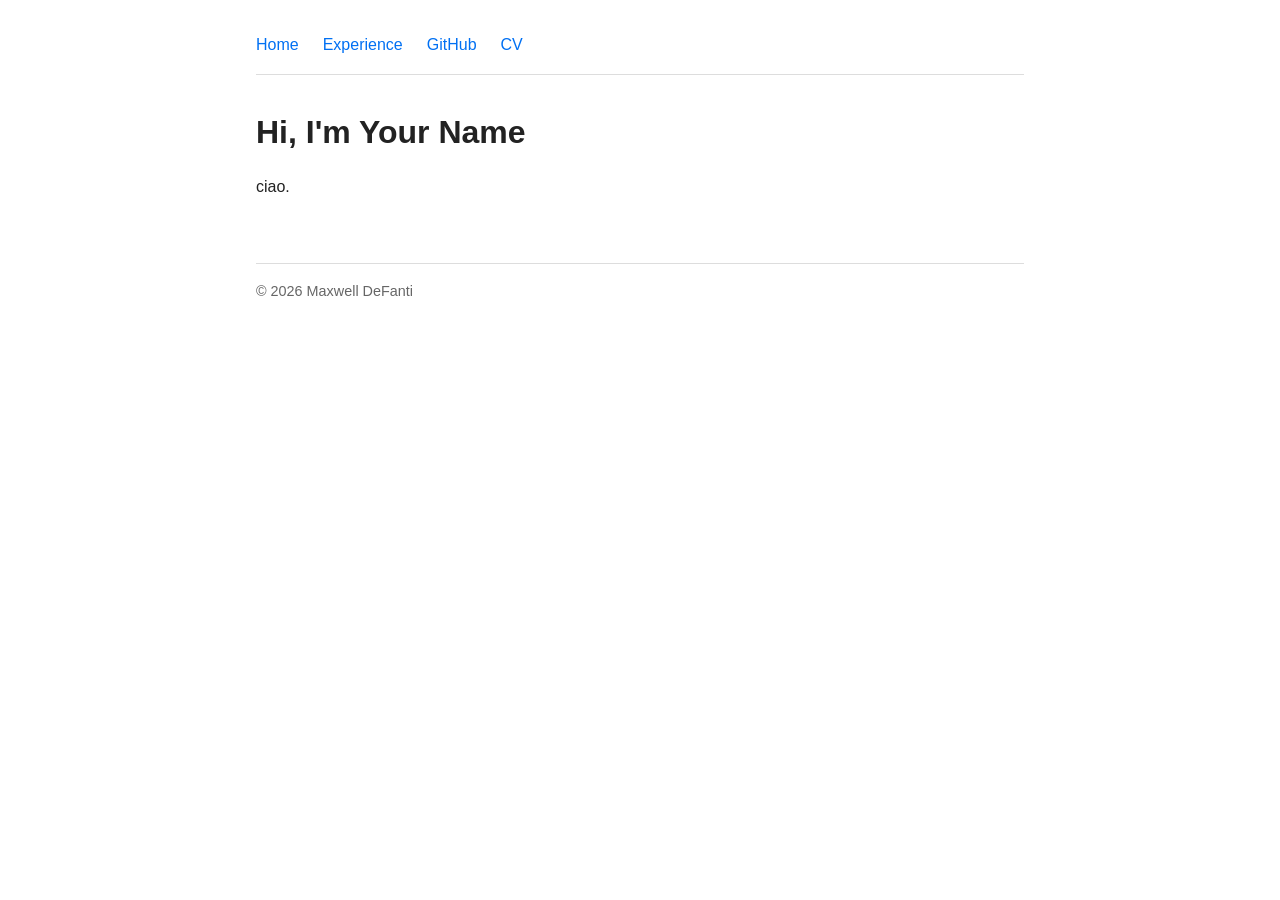
==== index.html @ c9a68103 "added pages" ====
<!DOCTYPE html>
<html lang="en">
<head>
  <meta charset="UTF-8" />
  <meta name="viewport" content="width=device-width, initial-scale=1.0" />
  <title>Your Name</title>
  <link rel="stylesheet" href="style.css" />
</head>
<body>
  <nav>
    <a href="index.html">Home</a>
    <a href="experience.html">Experience</a>
    <a href="https://github.com/maxdefanti" target="_blank">GitHub</a>
    <a href="cv.pdf" target="_blank">CV</a>
  </nav>

  <main>
    <h1>Hi, I'm Your Name</h1>
    <p>ciao.</p>
  </main>

  <footer>
    <p>&copy; 2026 Maxwell DeFanti</p>
  </footer>
</body>
</html>
---- style.css ----
* {
  box-sizing: border-box;
  margin: 0;
  padding: 0;
}

body {
  font-family: sans-serif;
  color: #222;
  max-width: 800px;
  margin: 0 auto;
  padding: 2rem 1rem;
  line-height: 1.6;
}

nav {
  display: flex;
  gap: 1.5rem;
  margin-bottom: 2rem;
  border-bottom: 1px solid #ddd;
  padding-bottom: 1rem;
}

nav a {
  text-decoration: none;
  color: #0070f3;
}

nav a:hover {
  text-decoration: underline;
}

main {
  margin-bottom: 4rem;
}

h1 {
  margin-bottom: 1rem;
}

section {
  margin-bottom: 2rem;
}

section h2 {
  margin-bottom: 0.25rem;
}

.date {
  color: #666;
  font-size: 0.9rem;
  margin-bottom: 0.5rem;
}

footer {
  border-top: 1px solid #ddd;
  padding-top: 1rem;
  color: #666;
  font-size: 0.9rem;
}
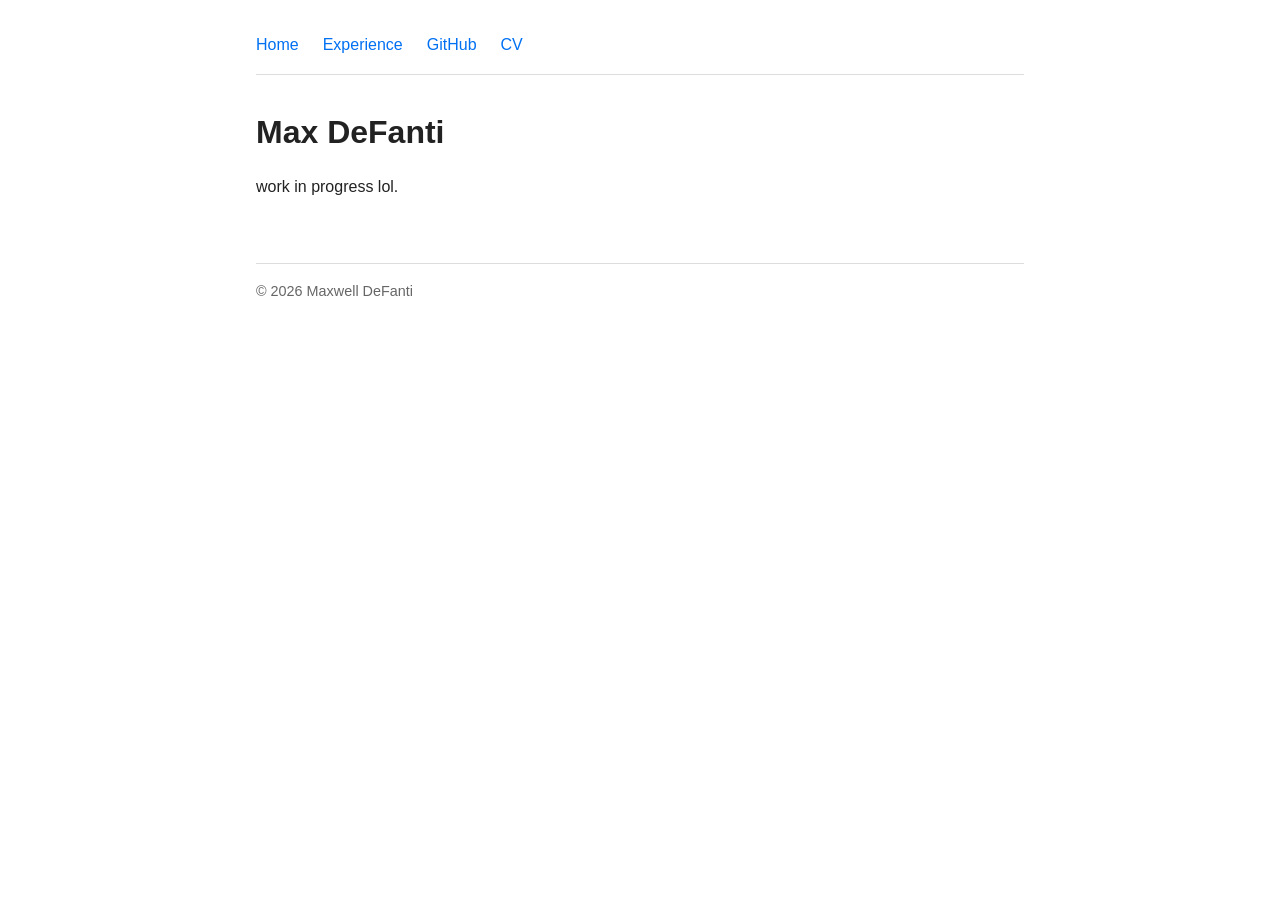
==== commit 52e78624: "updated experience and index" ====
--- a/index.html
+++ b/index.html
@@ -15,8 +15,8 @@
   </nav>
 
   <main>
-    <h1>Hi, I'm Your Name</h1>
-    <p>ciao.</p>
+    <h1>Max DeFanti</h1>
+    <p>work in progress lol.</p>
   </main>
 
   <footer>
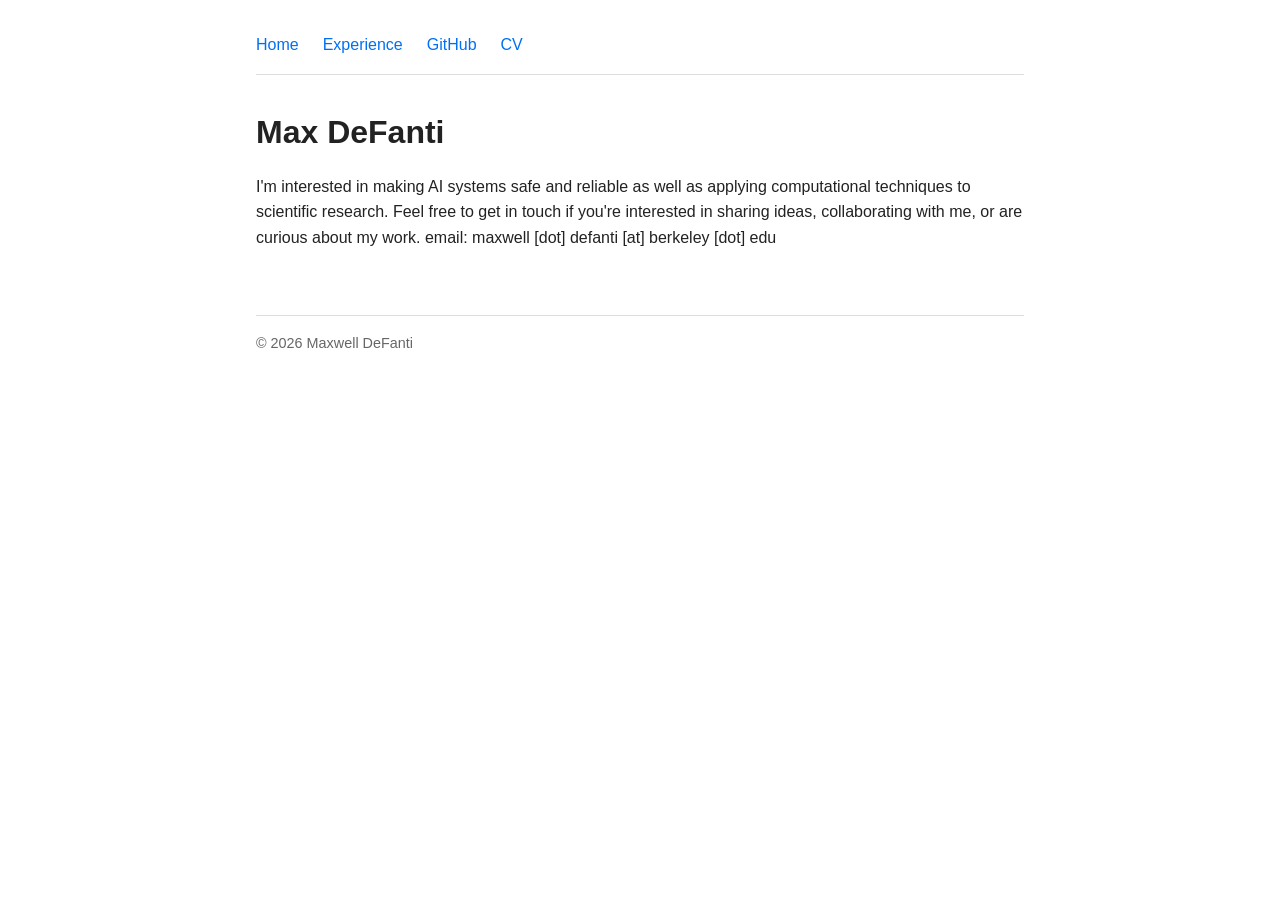
==== commit b3bf46c5: "added bio:" ====
--- a/index.html
+++ b/index.html
@@ -16,7 +16,10 @@
 
   <main>
     <h1>Max DeFanti</h1>
-    <p>work in progress lol.</p>
+    <p> I'm interested in making AI systems safe and reliable as well as applying computational techniques to scientific research. Feel free to get in touch if you're interested in sharing ideas, collaborating with me, or are curious about my work.
+        
+        email: maxwell [dot] defanti [at] berkeley [dot] edu
+    </p>
   </main>
 
   <footer>
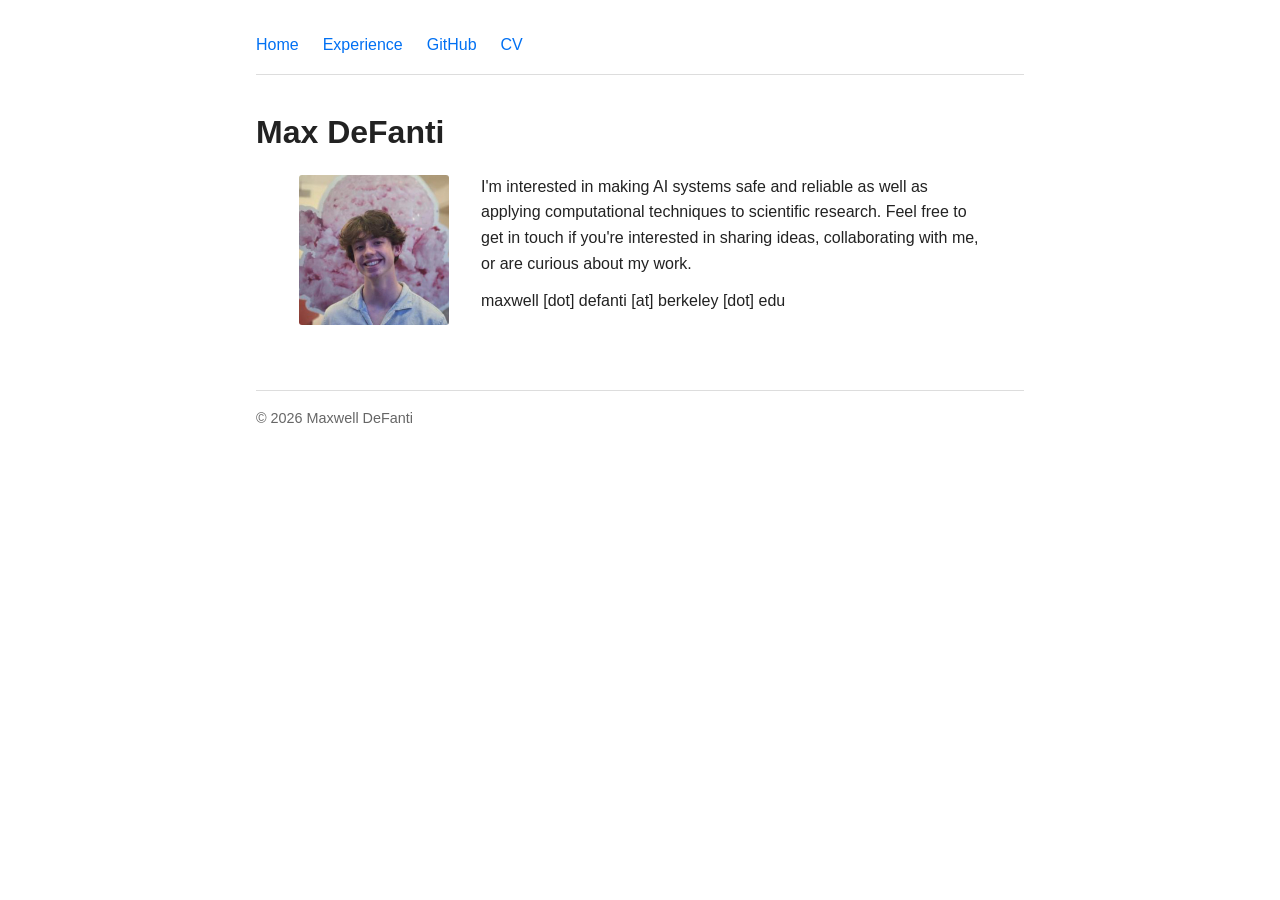
==== commit cc6b446a: "added pfp" ====
--- a/index.html
+++ b/index.html
@@ -3,7 +3,7 @@
 <head>
   <meta charset="UTF-8" />
   <meta name="viewport" content="width=device-width, initial-scale=1.0" />
-  <title>Your Name</title>
+  <title>Max DeFanti</title>
   <link rel="stylesheet" href="style.css" />
 </head>
 <body>
@@ -16,10 +16,13 @@
 
   <main>
     <h1>Max DeFanti</h1>
-    <p> I'm interested in making AI systems safe and reliable as well as applying computational techniques to scientific research. Feel free to get in touch if you're interested in sharing ideas, collaborating with me, or are curious about my work.
-        
-        email: maxwell [dot] defanti [at] berkeley [dot] edu
-    </p>
+    <div class="intro">
+      <img src="image.png" alt="Max DeFanti" />
+      <div class="intro-text">
+        <p>I'm interested in making AI systems safe and reliable as well as applying computational techniques to scientific research. Feel free to get in touch if you're interested in sharing ideas, collaborating with me, or are curious about my work.</p>
+        maxwell [dot] defanti [at] berkeley [dot] edu </p>
+      </div>
+    </div>
   </main>
 
   <footer>
--- a/style.css
+++ b/style.css
@@ -57,4 +57,28 @@
   padding-top: 1rem;
   color: #666;
   font-size: 0.9rem;
-}+}
+
+/* Home page intro */
+.intro {
+  display: flex;
+  align-items: center;
+  justify-content: center;
+  gap: 2rem;
+}
+
+.intro img {
+  width: 150px;
+  height: 150px;
+  object-fit: cover;
+  border-radius: 2%;
+  flex-shrink: 0;
+}
+
+.intro-text {
+  max-width: 500px;
+}
+
+.intro-text p {
+  margin-bottom: 0.75rem;
+}
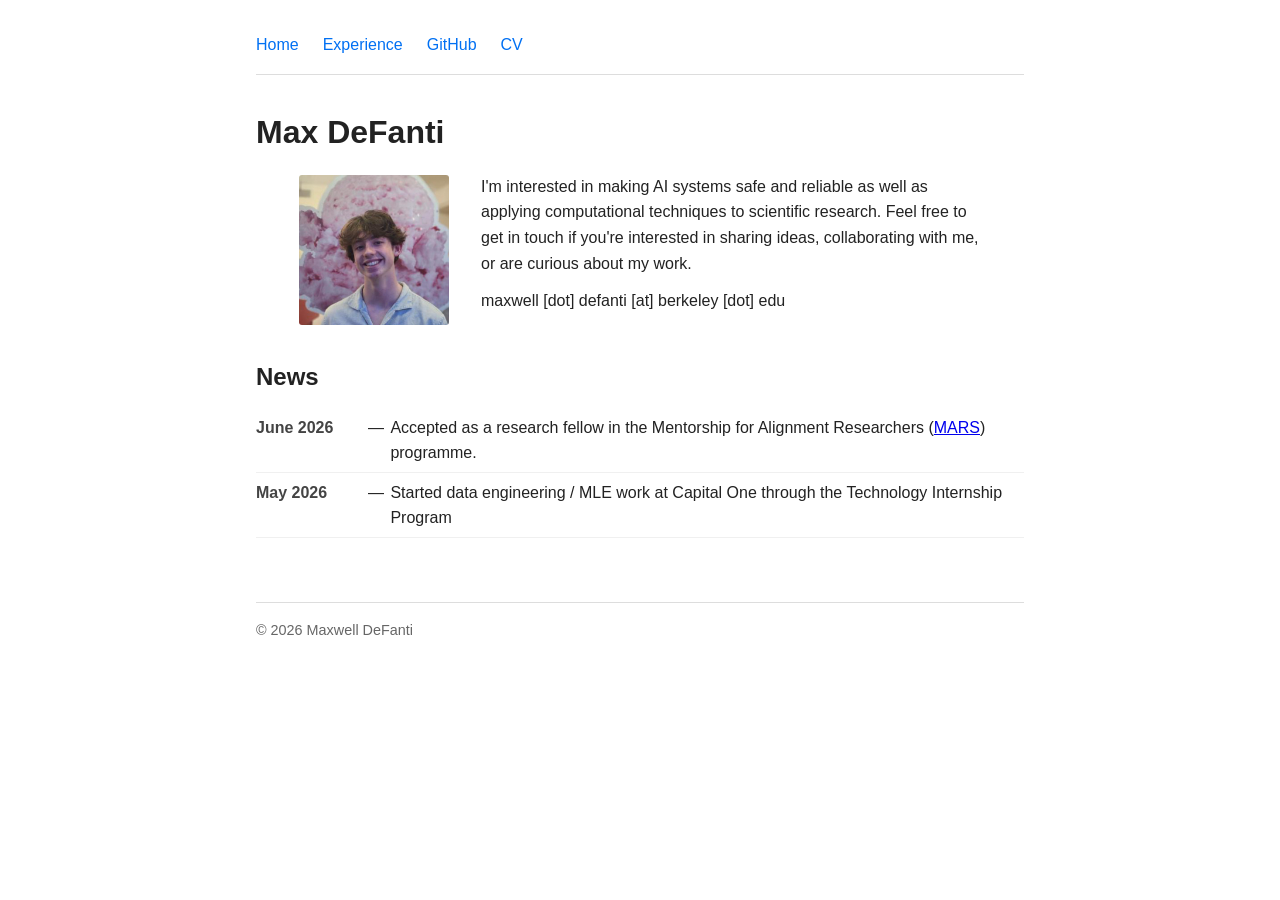
==== commit 7ca24318: "june 2026 updates" ====
--- a/index.html
+++ b/index.html
@@ -5,6 +5,8 @@
   <meta name="viewport" content="width=device-width, initial-scale=1.0" />
   <title>Max DeFanti</title>
   <link rel="stylesheet" href="style.css" />
+  <link rel="icon" href="data:image/svg+xml,<svg xmlns='http://www.w3.org/2000/svg' viewBox='0 0 100 100'><text y='.9em' font-size='90'>م</text></svg>">
+
 </head>
 <body>
   <nav>
@@ -23,6 +25,13 @@
         maxwell [dot] defanti [at] berkeley [dot] edu </p>
       </div>
     </div>
+    <section class="news">
+      <h2>News</h2>
+      <ul>
+        <li><span class="news-date">June 2026</span><span class="news-dash"> — </span><span class="news-text">Accepted as a research fellow in the Mentorship for Alignment Researchers (<a href="https://caish.org/mars" target="_blank">MARS</a>) programme.</span></li>
+        <li><span class="news-date">May 2026</span><span class="news-dash"> — </span><span class="news-text">Started data engineering / MLE work at Capital One through the Technology Internship Program</span></li>
+      </ul>
+    </section>
   </main>
 
   <footer>
--- a/style.css
+++ b/style.css
@@ -82,3 +82,40 @@
 .intro-text p {
   margin-bottom: 0.75rem;
 }
+
+/* News section */
+.news {
+  margin-top: 2rem;
+}
+
+.news h2 {
+  margin-bottom: 0.75rem;
+}
+
+.news ul {
+  list-style: none;
+  padding: 0;
+}
+
+.news li {
+  display: flex;
+  align-items: baseline;
+  padding: 0.4rem 0;
+  border-bottom: 1px solid #f0f0f0;
+}
+
+.news-dash {
+  white-space: nowrap;
+}
+
+.news-text {
+  flex: 1;
+  margin-left: 0.4rem;
+}
+
+.news-date {
+  font-weight: 600;
+  color: #444;
+  min-width: 7rem;
+  display: inline-block;
+}
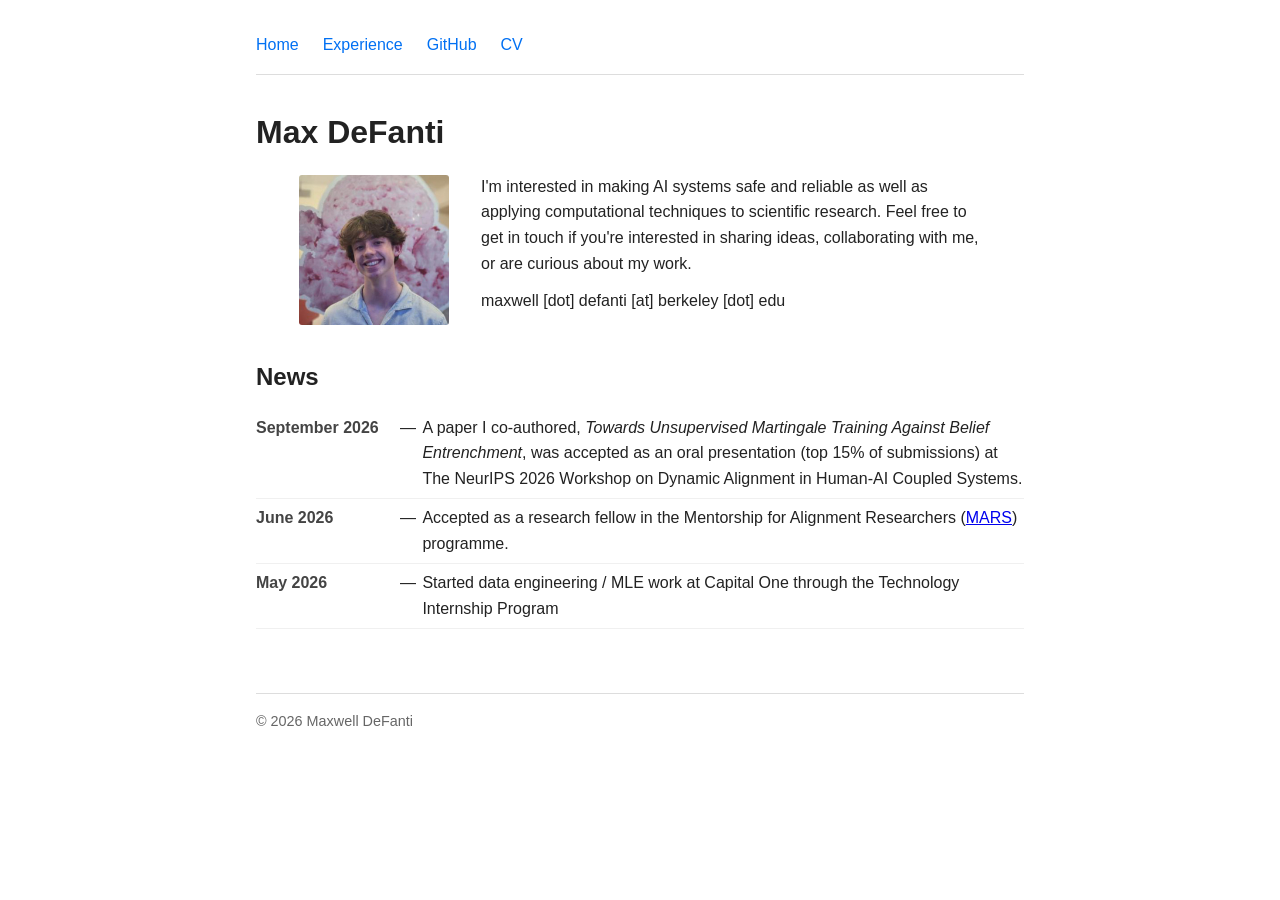
==== commit b5795b34: "neurips workshop" ====
--- a/index.html
+++ b/index.html
@@ -28,6 +28,7 @@
     <section class="news">
       <h2>News</h2>
       <ul>
+        <li><span class="news-date">September 2026</span><span class="news-dash"> — </span><span class="news-text">A paper I co-authored, <em>Towards Unsupervised Martingale Training Against Belief Entrenchment</em>, was accepted as an oral presentation (top 15% of submissions) at The NeurIPS 2026 Workshop on Dynamic Alignment in Human-AI Coupled Systems.</span></li>
         <li><span class="news-date">June 2026</span><span class="news-dash"> — </span><span class="news-text">Accepted as a research fellow in the Mentorship for Alignment Researchers (<a href="https://caish.org/mars" target="_blank">MARS</a>) programme.</span></li>
         <li><span class="news-date">May 2026</span><span class="news-dash"> — </span><span class="news-text">Started data engineering / MLE work at Capital One through the Technology Internship Program</span></li>
       </ul>
--- a/style.css
+++ b/style.css
@@ -116,6 +116,8 @@
 .news-date {
   font-weight: 600;
   color: #444;
-  min-width: 7rem;
+  min-width: 9rem;
+  flex-shrink: 0;
+  white-space: nowrap;
   display: inline-block;
 }
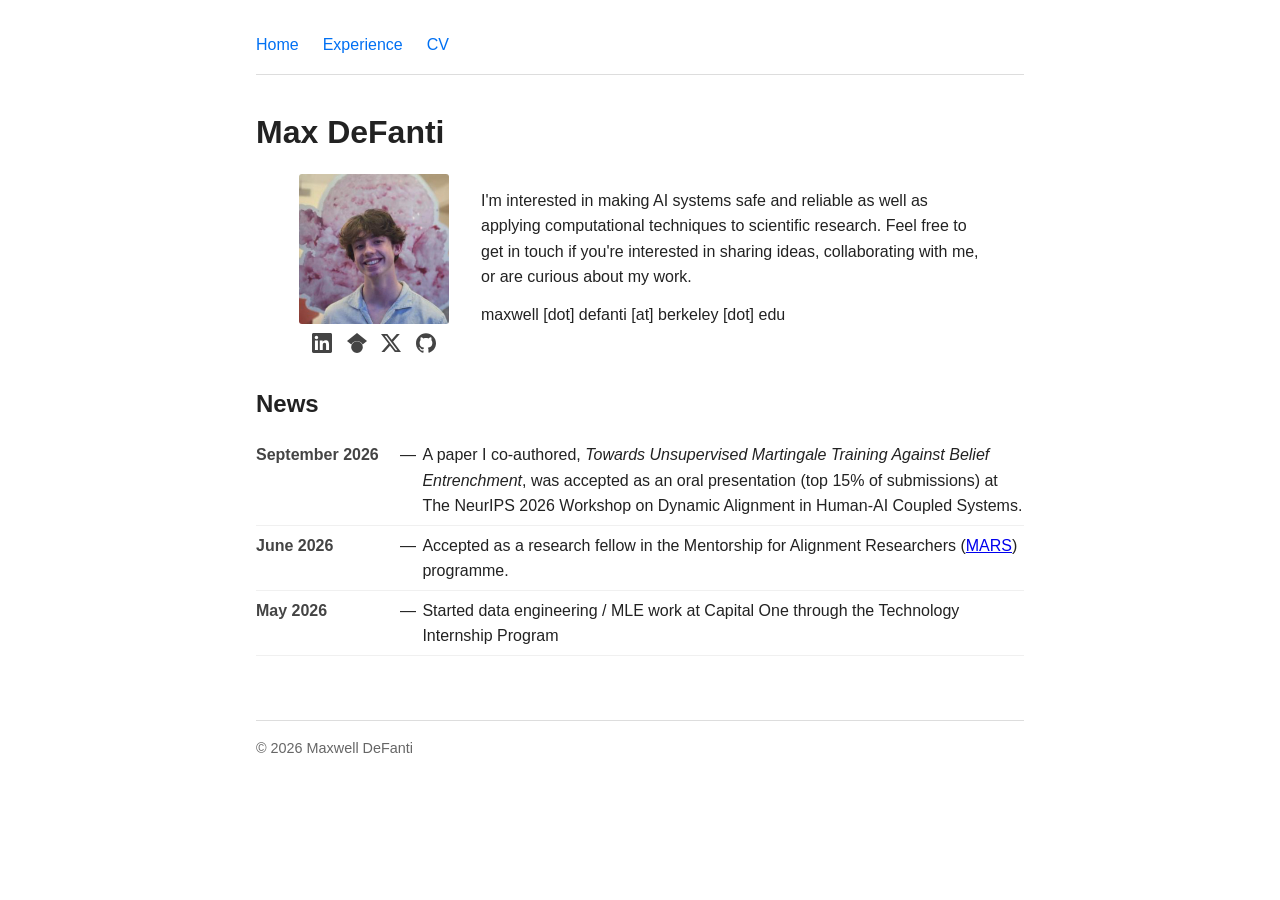
==== commit db6e72a6: "added socials and updated resume" ====
--- a/index.html
+++ b/index.html
@@ -12,14 +12,29 @@
   <nav>
     <a href="index.html">Home</a>
     <a href="experience.html">Experience</a>
-    <a href="https://github.com/maxdefanti" target="_blank">GitHub</a>
     <a href="cv.pdf" target="_blank">CV</a>
   </nav>
 
   <main>
     <h1>Max DeFanti</h1>
     <div class="intro">
-      <img src="image.png" alt="Max DeFanti" />
+      <div class="intro-photo">
+        <img src="image.png" alt="Max DeFanti" />
+        <div class="social-links">
+          <a href="https://www.linkedin.com/in/maxdefanti/" target="_blank" aria-label="LinkedIn" title="LinkedIn">
+            <svg viewBox="0 0 24 24" aria-hidden="true"><path d="M20.447 20.452h-3.554v-5.569c0-1.328-.027-3.037-1.852-3.037-1.853 0-2.136 1.445-2.136 2.939v5.667H9.351V9h3.414v1.561h.046c.477-.9 1.637-1.85 3.37-1.85 3.601 0 4.267 2.37 4.267 5.455v6.286zM5.337 7.433c-1.144 0-2.063-.926-2.063-2.065 0-1.138.92-2.063 2.063-2.063 1.14 0 2.064.925 2.064 2.063 0 1.139-.925 2.065-2.064 2.065zm1.782 13.019H3.555V9h3.564v11.452zM22.225 0H1.771C.792 0 0 .774 0 1.729v20.542C0 23.227.792 24 1.771 24h20.451C23.2 24 24 23.227 24 22.271V1.729C24 .774 23.2 0 22.222 0h.003z"/></svg>
+          </a>
+          <a href="https://scholar.google.com/citations?user=gJNex4sAAAAJ&amp;hl=en&amp;oi=ao" target="_blank" aria-label="Google Scholar" title="Google Scholar">
+            <svg viewBox="0 0 24 24" aria-hidden="true"><path d="M5.242 13.769L0 9.5 12 0l12 9.5-5.242 4.269C17.548 11.249 14.978 9.5 12 9.5c-2.977 0-5.548 1.748-6.758 4.269zM12 10a7 7 0 1 0 0 14 7 7 0 0 0 0-14z"/></svg>
+          </a>
+          <a href="https://x.com/maxdefanti" target="_blank" aria-label="X (Twitter)" title="X (Twitter)">
+            <svg viewBox="0 0 24 24" aria-hidden="true"><path d="M18.901 1.153h3.68l-8.04 9.19L24 22.846h-7.406l-5.8-7.584-6.638 7.584H.474l8.6-9.83L0 1.154h7.594l5.243 6.932ZM17.61 20.644h2.039L6.486 3.24H4.298Z"/></svg>
+          </a>
+          <a href="https://github.com/maxdefanti" target="_blank" aria-label="GitHub" title="GitHub">
+            <svg viewBox="0 0 24 24" aria-hidden="true"><path d="M12 .297c-6.63 0-12 5.373-12 12 0 5.303 3.438 9.8 8.205 11.385.6.113.82-.258.82-.577 0-.285-.01-1.04-.015-2.04-3.338.724-4.042-1.61-4.042-1.61C4.422 18.07 3.633 17.7 3.633 17.7c-1.087-.744.084-.729.084-.729 1.205.084 1.838 1.236 1.838 1.236 1.07 1.835 2.809 1.305 3.495.998.108-.776.417-1.305.76-1.605-2.665-.3-5.466-1.332-5.466-5.93 0-1.31.465-2.38 1.235-3.22-.135-.303-.54-1.523.105-3.176 0 0 1.005-.322 3.3 1.23.96-.267 1.98-.399 3-.405 1.02.006 2.04.138 3 .405 2.28-1.552 3.285-1.23 3.285-1.23.645 1.653.24 2.873.12 3.176.765.84 1.23 1.91 1.23 3.22 0 4.61-2.805 5.625-5.475 5.92.42.36.81 1.096.81 2.22 0 1.606-.015 2.896-.015 3.286 0 .315.21.69.825.57C20.565 22.092 24 17.592 24 12.297c0-6.627-5.373-12-12-12"/></svg>
+          </a>
+        </div>
+      </div>
       <div class="intro-text">
         <p>I'm interested in making AI systems safe and reliable as well as applying computational techniques to scientific research. Feel free to get in touch if you're interested in sharing ideas, collaborating with me, or are curious about my work.</p>
         maxwell [dot] defanti [at] berkeley [dot] edu </p>
--- a/style.css
+++ b/style.css
@@ -75,6 +75,34 @@
   flex-shrink: 0;
 }
 
+.intro-photo {
+  display: flex;
+  flex-direction: column;
+  align-items: center;
+  gap: 0.6rem;
+  flex-shrink: 0;
+}
+
+.social-links {
+  display: flex;
+  gap: 0.9rem;
+}
+
+.social-links a {
+  color: #444;
+  display: flex;
+}
+
+.social-links a:hover {
+  color: #000;
+}
+
+.social-links svg {
+  width: 20px;
+  height: 20px;
+  fill: currentColor;
+}
+
 .intro-text {
   max-width: 500px;
 }
